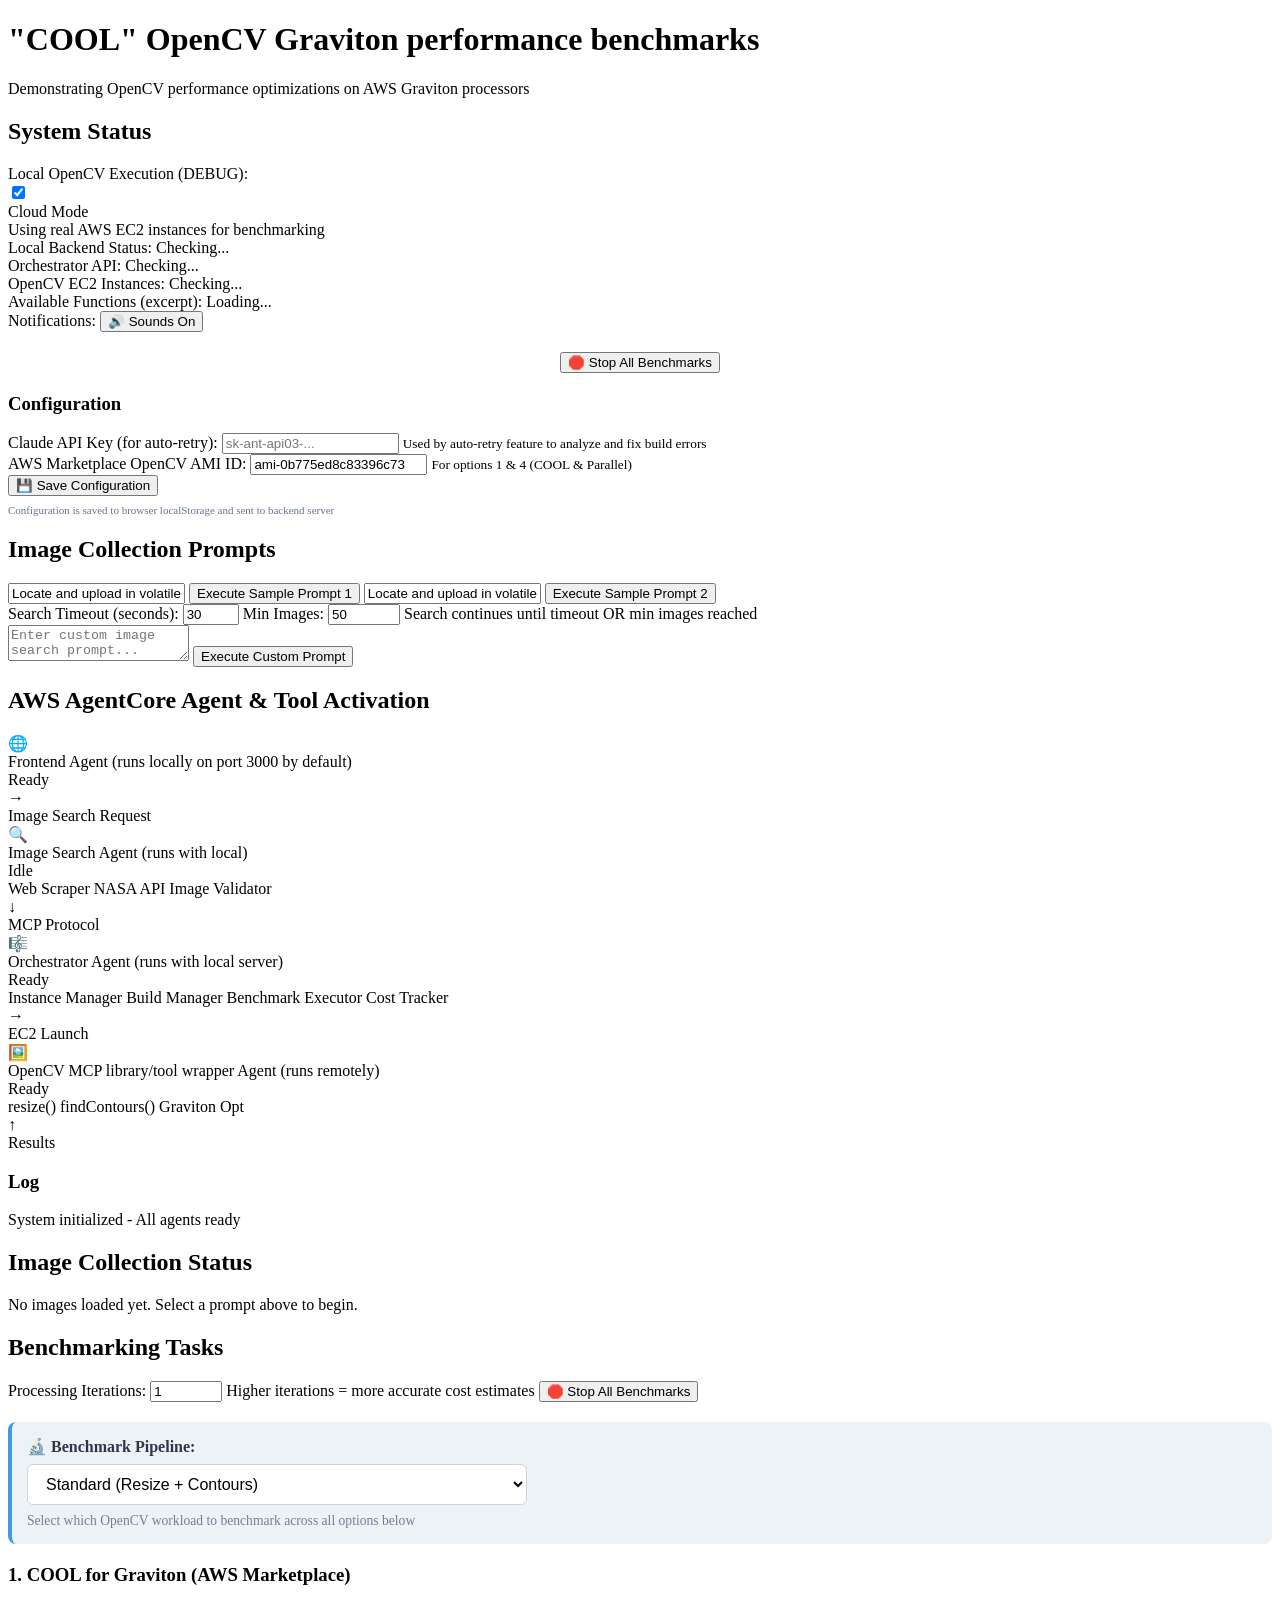
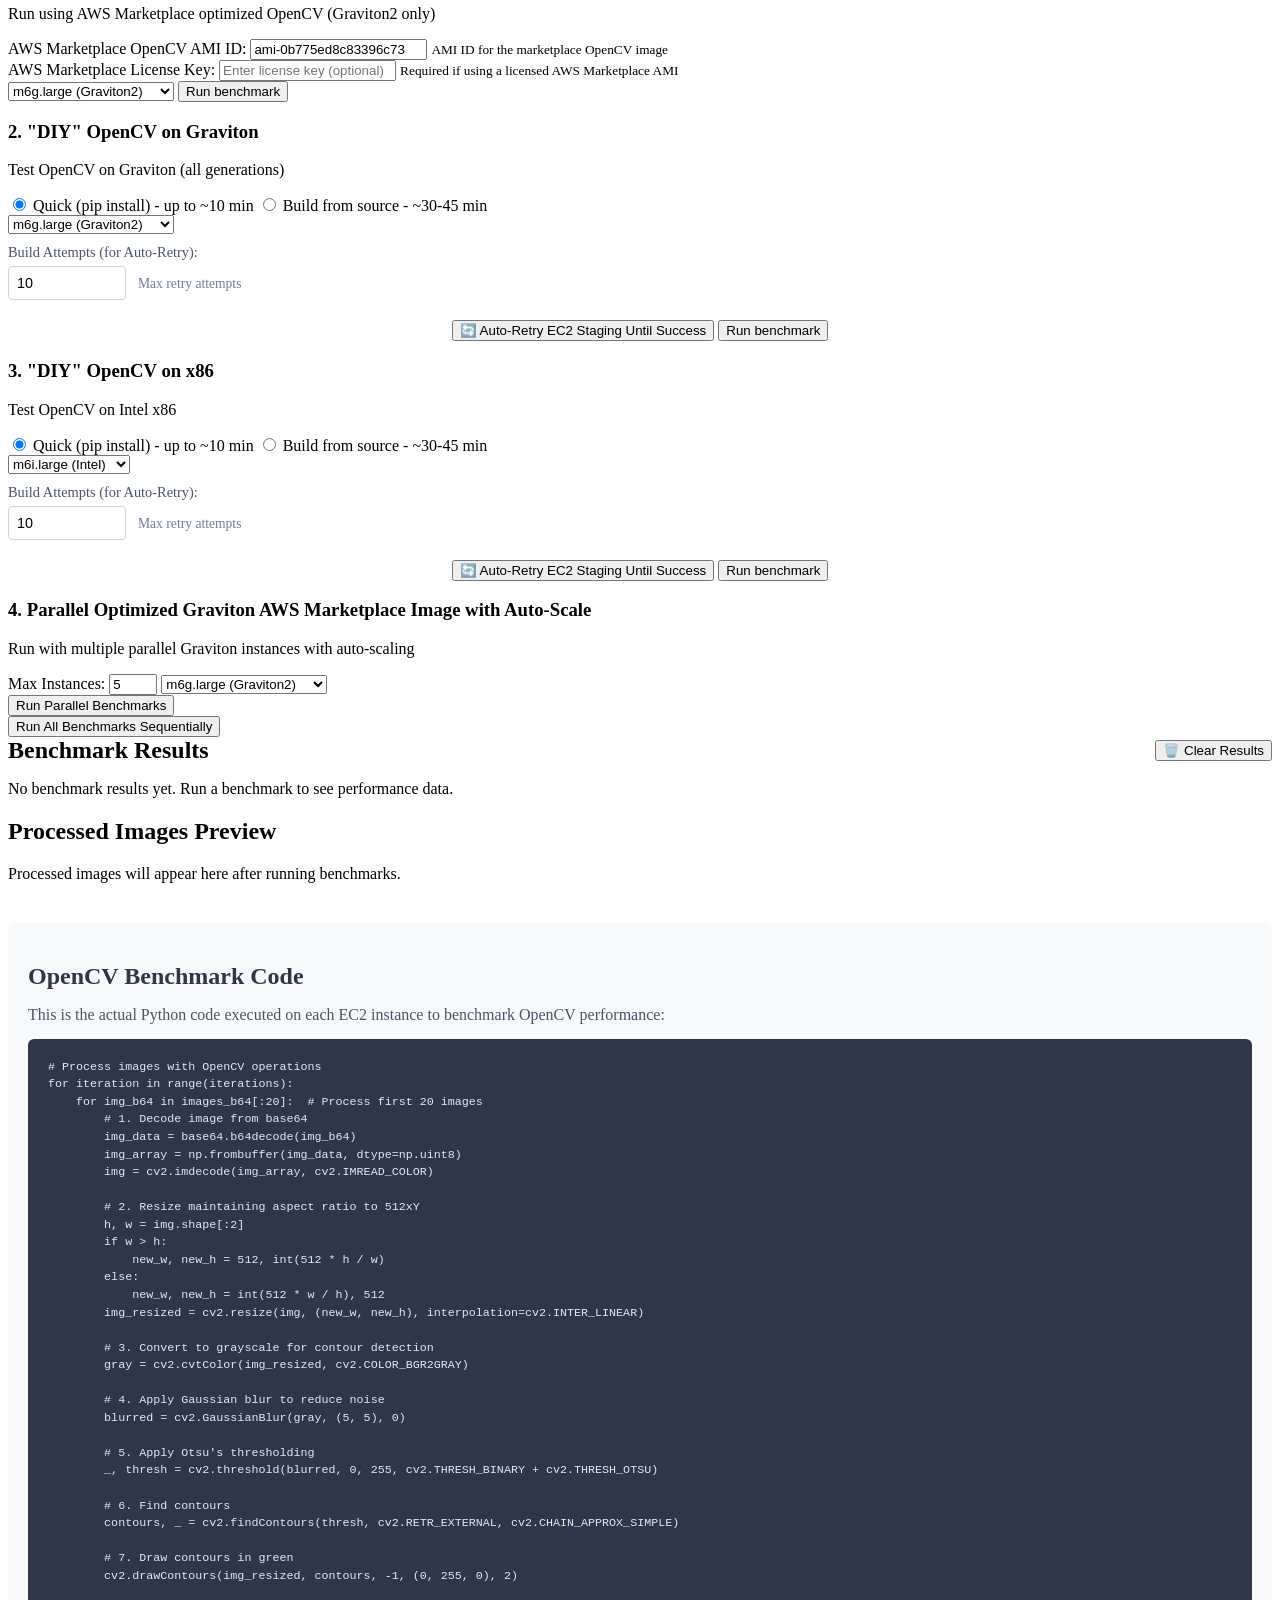
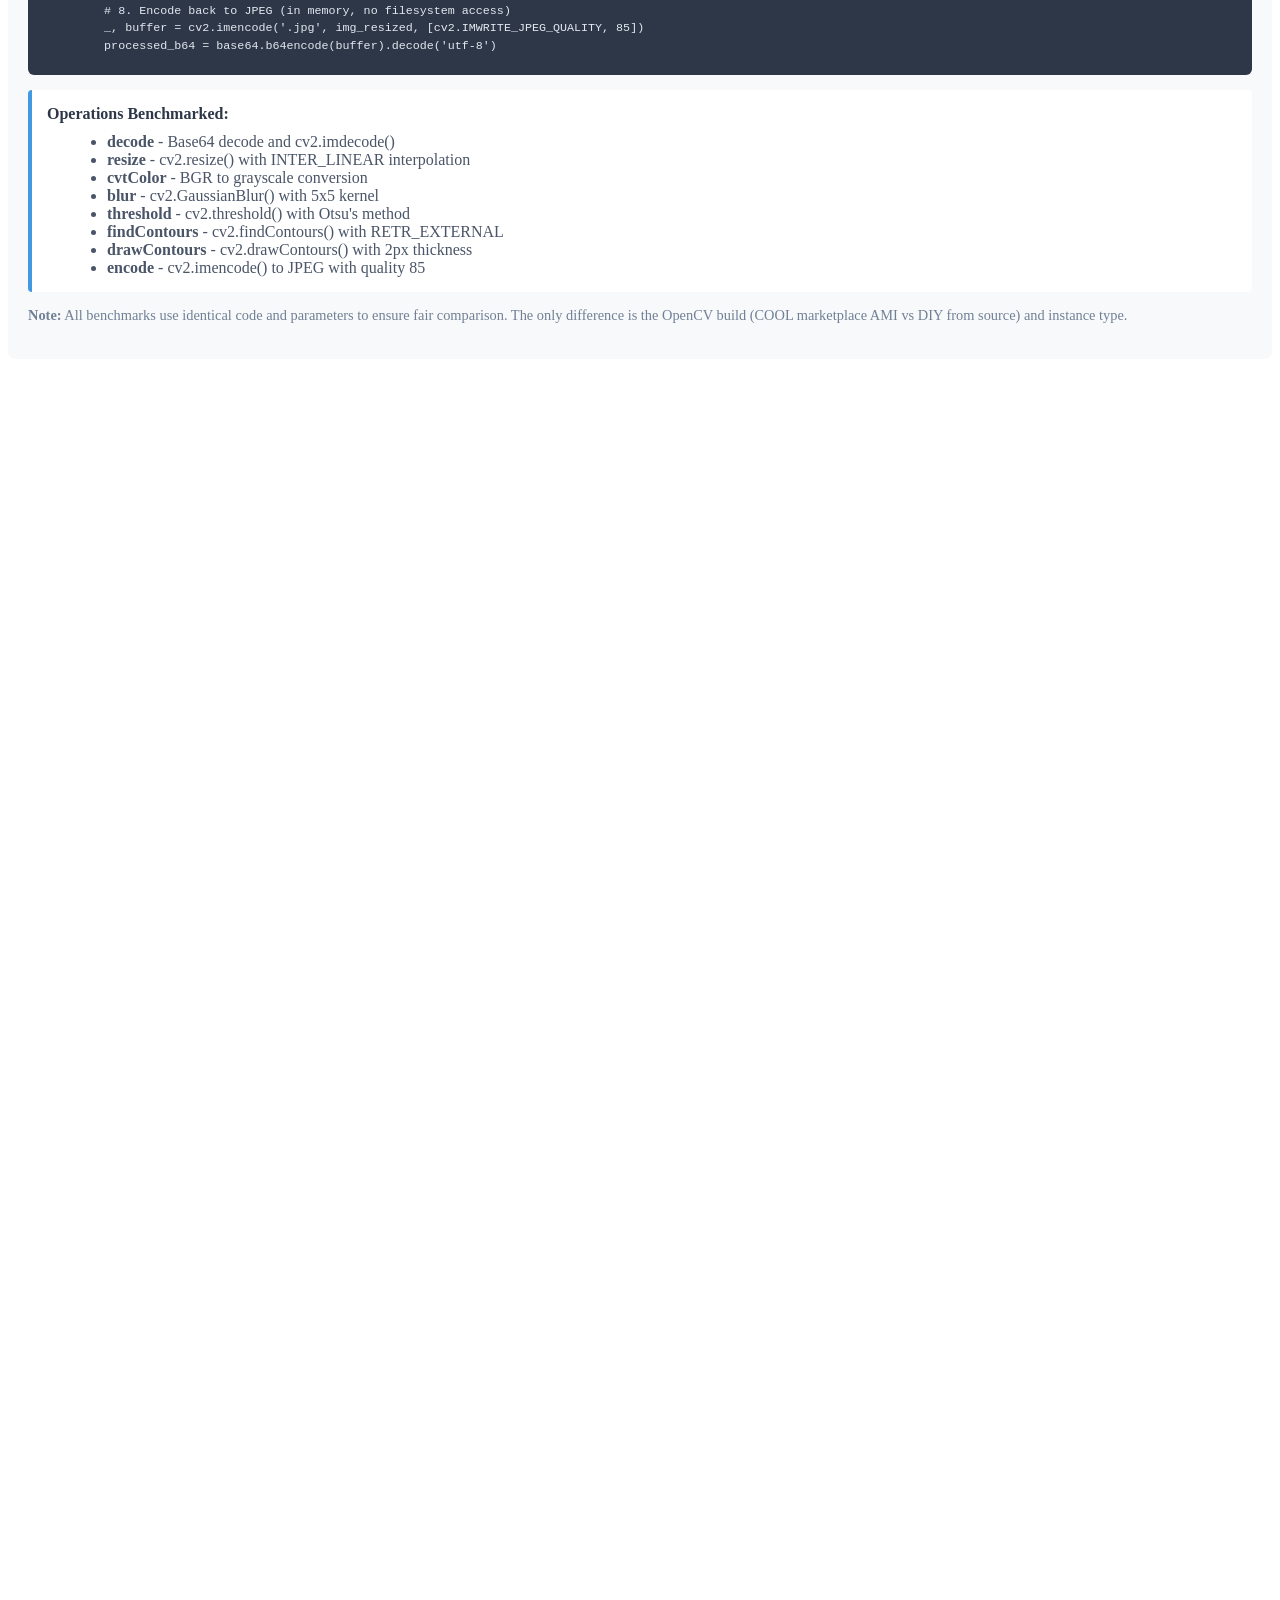
==== frontend/index.html @ 53d7f09e "COOL benchmarking tool" ====
<!DOCTYPE html>
<html lang="en">
<head>
    <meta charset="UTF-8">
    <meta name="viewport" content="width=device-width, initial-scale=1.0">
    <meta http-equiv="Cache-Control" content="no-cache, no-store, must-revalidate">
    <meta http-equiv="Pragma" content="no-cache">
    <meta http-equiv="Expires" content="0">
    <title>OpenCV Graviton Performance Benchmark</title>
    <script>
        // Cache busting - add timestamp to CSS and JS loads
        (function() {
            const timestamp = new Date().getTime();
            
            // Load CSS with cache busting
            const link = document.createElement('link');
            link.rel = 'stylesheet';
            link.href = `styles.css?v=${timestamp}`;
            document.head.appendChild(link);
            
            // Load JS with cache busting (will be added at end of body)
            window.cacheBustTimestamp = timestamp;
        })();
    </script>
</head>
<body>
    <div class="container">
        <header>
            <h1>"COOL" OpenCV Graviton performance benchmarks</h1>
            <p>Demonstrating OpenCV performance optimizations on AWS Graviton processors</p>
        </header>

        <section class="status-panel">
            <h2>System Status</h2>
            <div class="backend-switcher">
                <label class="switch-label">
                    <span class="switch-text">Local OpenCV Execution (DEBUG):</span>
                    <div class="toggle-switch">
                        <input type="checkbox" id="backend-toggle" checked>
                        <span class="toggle-slider"></span>
                    </div>
                    <span id="backend-mode-label" class="mode-label">Cloud Mode</span>
                </label>
                <div class="mode-description" id="mode-description">
                    Using real AWS EC2 instances for benchmarking
                </div>
            </div>
            <div class="status-grid">
                <div class="status-item">
                    <span class="status-label">Local Backend Status:</span>
                    <span id="backend-mode" class="status-value mode-indicator">Checking...</span>
                </div>
                <div class="status-item">
                    <span class="status-label">Orchestrator API:</span>
                    <span id="opencv-status" class="status-value">Checking...</span>
                </div>
                <div class="status-item">
                    <span class="status-label">OpenCV EC2 Instances:</span>
                    <span id="mcp-status" class="status-value">Checking...</span>
                </div>
                <div class="status-item">
                    <span class="status-label">Available Functions (excerpt):</span>
                    <span id="graviton-functions" class="status-value">Loading...</span>
                </div>
                <div class="status-item">
                    <span class="status-label">Notifications:</span>
                    <button id="toggle-sounds-btn" class="sound-toggle-btn">🔊 Sounds On</button>
                </div>
            </div>
            
            <div class="status-actions" style="text-align: center; margin: 20px 0;">
                <button id="stop-all-benchmarks-top" class="stop-button" title="Stop all running benchmarks and terminate EC2 instances">
                    🛑 Stop All Benchmarks
                </button>
            </div>
            
            <div class="config-section">
                <h3>Configuration</h3>
                <div class="config-grid">
                    <div class="config-item">
                        <label for="claude-api-key">Claude API Key (for auto-retry):</label>
                        <input type="text" id="claude-api-key" value="" placeholder="sk-ant-api03-..." />
                        <small>Used by auto-retry feature to analyze and fix build errors</small>
                    </div>
                    <div class="config-item">
                        <label for="marketplace-ami-id">AWS Marketplace OpenCV AMI ID:</label>
                        <input type="text" id="marketplace-ami-id" value="ami-0b775ed8c83396c73" placeholder="ami-xxxxxxxxx" />
                        <small>For options 1 & 4 (COOL & Parallel)</small>
                    </div>
                </div>
                <button id="save-config-btn" class="save-config-btn">💾 Save Configuration</button>
                <small style="display: block; margin-top: 8px; color: #64748b; font-size: 11px;">
                    Configuration is saved to browser localStorage and sent to backend server
                </small>
            </div>
        </section>

        <section class="prompts-panel">
            <h2>Image Collection Prompts</h2>
            <div class="prompt-buttons">
                <input type="text" class="prompt-input" id="prompt-1" value="Locate and upload in volatile memory 1000 public images of human cells in high resolution" />
                <button class="prompt-btn" data-prompt-input="prompt-1">
                    Execute Sample Prompt 1
                </button>
                <input type="text" class="prompt-input" id="prompt-2" value="Locate and upload in volatile memory 1000 high-resolution images from the NASA Mars Pathfinder mission" />
                <button class="prompt-btn" data-prompt-input="prompt-2">
                    Execute Sample Prompt 2
                </button>
            </div>
            <div class="search-config">
                <label>Search Timeout (seconds): 
                    <input type="number" id="search-timeout" value="30" min="5" max="300" title="How long to search for images across concurrent threads">
                </label>
                <label>Min Images: 
                    <input type="number" id="min-images" value="50" min="1" max="10000" title="Minimum number of images to find before stopping (even if timeout not reached)">
                </label>
                <span class="config-hint">Search continues until timeout OR min images reached</span>
            </div>
            <div class="custom-prompt">
                <textarea id="custom-prompt" placeholder="Enter custom image search prompt..."></textarea>
                <button id="custom-submit">Execute Custom Prompt</button>
            </div>
        </section>

        <section class="agent-communication">
            <h2>AWS AgentCore Agent & Tool Activation</h2>
            <div class="communication-diagram">
                <div class="agent-node" id="frontend-agent">
                    <div class="agent-icon">🌐</div>
                    <div class="agent-label">Frontend Agent (runs locally on port 3000 by default)</div>
                    <div class="agent-status">Ready</div>
                </div>
                
                <div class="communication-flow" id="flow-1">
                    <div class="flow-arrow">→</div>
                    <div class="flow-label">Image Search Request</div>
                </div>
                
                <div class="agent-node" id="search-agent">
                    <div class="agent-icon">🔍</div>
                    <div class="agent-label">Image Search Agent (runs with local)</div>
                    <div class="agent-status">Idle</div>
                    <div class="agent-tools">
                        <span class="tool" id="tool-web-scraper">Web Scraper</span>
                        <span class="tool" id="tool-nasa-api">NASA API</span>
                        <span class="tool" id="tool-image-validator">Image Validator</span>
                    </div>
                </div>
                
                <div class="communication-flow" id="flow-2">
                    <div class="flow-arrow">↓</div>
                    <div class="flow-label">MCP Protocol</div>
                </div>
                
                <div class="agent-node" id="orchestrator-agent">
                    <div class="agent-icon">🎼</div>
                    <div class="agent-label">Orchestrator Agent (runs with local server)</div>
                    <div class="agent-status">Ready</div>
                    <div class="agent-tools">
                        <span class="tool" id="tool-instance-manager">Instance Manager</span>
                        <span class="tool" id="tool-build-manager">Build Manager</span>
                        <span class="tool" id="tool-benchmark-executor">Benchmark Executor</span>
                        <span class="tool" id="tool-cost-tracker">Cost Tracker</span>
                    </div>
                </div>
                
                <div class="communication-flow" id="flow-3">
                    <div class="flow-arrow">→</div>
                    <div class="flow-label">EC2 Launch</div>
                </div>
                
                <div class="agent-node" id="opencv-agent">
                    <div class="agent-icon">🖼️</div>
                    <div class="agent-label">OpenCV MCP library/tool wrapper Agent (runs remotely)</div>
                    <div class="agent-status">Ready</div>
                    <div class="agent-tools">
                        <span class="tool" id="tool-resize">resize()</span>
                        <span class="tool" id="tool-findcontours">findContours()</span>
                        <span class="tool" id="tool-graviton-opt">Graviton Opt</span>
                    </div>
                </div>
                
                <div class="communication-flow" id="flow-4">
                    <div class="flow-arrow">↑</div>
                    <div class="flow-label">Results</div>
                </div>
            </div>
            
            <div class="communication-log">
                <h3>Log</h3>
                <div id="comm-log" class="log-container">
                    <div class="log-entry">System initialized - All agents ready</div>
                </div>
            </div>
        </section>

        <section class="image-status">
            <h2>Image Collection Status</h2>
            <div id="image-collection-status">
                <p>No images loaded yet. Select a prompt above to begin.</p>
            </div>
            <div class="progress-bar">
                <div id="progress-fill" class="progress-fill"></div>
            </div>
            
            <div class="live-image-preview" style="display: none;" id="live-preview-section">
                <h3>Live Image Preview</h3>
                <div id="current-image-display" class="current-image-display">
                    <div class="current-image-placeholder">Images will appear here as they're loaded...</div>
                </div>
                <div class="preview-stats">
                    <span id="preview-count">0</span> images loaded
                    <span class="preview-separator">•</span>
                    <span id="preview-rate">0</span> images/sec
                    <span class="preview-separator">•</span>
                    <span id="current-image-info">Ready</span>
                </div>
            </div>
        </section>

        <section class="benchmark-panel">
            <h2>Benchmarking Tasks</h2>
            <div class="global-config">
                <label>Processing Iterations: 
                    <input type="number" id="processing-iterations" value="1" min="1" max="10000" title="Number of times to repeat processing for more accurate cost calculation">
                </label>
                <span class="config-hint">Higher iterations = more accurate cost estimates</span>
                <button id="stop-all-benchmarks" class="stop-button" title="Stop all running benchmarks and terminate EC2 instances">
                    🛑 Stop All Benchmarks
                </button>
            </div>
            <div class="pipeline-selector" style="margin: 20px 0; padding: 15px; background: #edf2f7; border-radius: 8px; border-left: 4px solid #4299e1;">
                <label for="benchmark-pipeline" style="font-weight: 600; color: #2d3748; display: block; margin-bottom: 8px;">🔬 Benchmark Pipeline:</label>
                <select id="benchmark-pipeline" style="padding: 10px 14px; border-radius: 6px; border: 1px solid #cbd5e0; font-size: 1em; width: 100%; max-width: 500px; background: white; cursor: pointer;">
                    <option value="standard" selected>Standard (Resize + Contours)</option>
                    <option value="augmentation">Augmentation (Rotate + Resize 2x + Blur)</option>
                    <option value="analysis">Analysis (CLAHE + Hough Circles + Contours)</option>
                </select>
                <span class="config-hint" style="display: block; margin-top: 8px; color: #718096; font-size: 0.85em;" id="pipeline-description">
                    Select which OpenCV workload to benchmark across all options below
                </span>
            </div>
            <div class="benchmark-grid">
                <div class="benchmark-option">
                    <h3>1. COOL for Graviton (AWS Marketplace)</h3>
                    <p>Run using AWS Marketplace optimized OpenCV (Graviton2 only)</p>
                    <div class="license-input-group">
                        <label for="marketplace-ami-id-option1">AWS Marketplace OpenCV AMI ID:</label>
                        <input type="text" id="marketplace-ami-id-option1" value="ami-0b775ed8c83396c73" placeholder="ami-xxxxxxxxx" />
                        <small>AMI ID for the marketplace OpenCV image</small>
                    </div>
                    <div class="license-input-group">
                        <label for="marketplace-license-key">AWS Marketplace License Key:</label>
                        <input type="text" id="marketplace-license-key" placeholder="Enter license key (optional)" />
                        <small>Required if using a licensed AWS Marketplace AMI</small>
                    </div>
                    <select class="instance-type" data-test="optimized-graviton">
                        <option value="m6g.large">m6g.large (Graviton2)</option>
                        <option value="m6g.xlarge">m6g.xlarge (Graviton2)</option>
                        <option value="m6g.2xlarge">m6g.2xlarge (Graviton2)</option>
                        <option value="m6g.4xlarge">m6g.4xlarge (Graviton2)</option>
                        <option value="c6g.large">c6g.large (Graviton2)</option>
                        <option value="c6g.xlarge">c6g.xlarge (Graviton2)</option>
                    </select>
                    <button class="run-test" data-test="optimized-graviton">Run benchmark</button>
                    <div id="instance-summary-marketplace" class="instance-summary" style="display:none;">
                        <h4>Active Instances:</h4>
                        <div class="instance-list"></div>
                    </div>
                </div>

                <div class="benchmark-option">
                    <h3>2. "DIY" OpenCV on Graviton</h3>
                    <p>Test OpenCV on Graviton (all generations)</p>
                    <div class="build-mode-selector">
                        <label>
                            <input type="radio" name="graviton-build-mode" value="pip" checked>
                            Quick (pip install) - up to ~10 min
                        </label>
                        <label>
                            <input type="radio" name="graviton-build-mode" value="compile">
                            Build from source - ~30-45 min
                        </label>
                    </div>
                    <select class="instance-type" data-test="unoptimized-graviton">
                        <option value="m6g.large" selected>m6g.large (Graviton2)</option>
                        <option value="m6g.xlarge">m6g.xlarge (Graviton2)</option>
                        <option value="m6g.2xlarge">m6g.2xlarge (Graviton2)</option>
                        <option value="m6g.4xlarge">m6g.4xlarge (Graviton2)</option>
                        <option value="m6g.large">m6g.large (Graviton2)</option>
                        <option value="m6g.xlarge">m6g.xlarge (Graviton2)</option>
                        <option value="m6g.2xlarge">m6g.2xlarge (Graviton2)</option>
                        <option value="c6g.large">c6g.large (Graviton2)</option>
                        <option value="c6g.large">c6g.large (Graviton2)</option>
                    </select>
                    <div style="margin: 10px 0;">
                        <label style="display: block; margin-bottom: 5px; color: #4a5568; font-size: 0.9em;">
                            Build Attempts (for Auto-Retry):
                        </label>
                        <input type="number" class="build-attempts" data-test="unoptimized-graviton" 
                               value="10" min="1" max="50" 
                               style="width: 100px; padding: 8px; border: 1px solid #cbd5e0; border-radius: 4px; font-size: 0.9em;">
                        <span style="color: #718096; font-size: 0.85em; margin-left: 8px;">Max retry attempts</span>
                    </div>
                    <div style="text-align: center;">
                        <button class="auto-retry-build" data-test="unoptimized-graviton" id="auto-retry-graviton">🔄 Auto-Retry EC2 Staging Until Success</button>
                        <button class="run-test" data-test="unoptimized-graviton" style="margin-top: 10px;">Run benchmark</button>
                    </div>
                    <div id="instance-summary-graviton" class="instance-summary" style="display:none;">
                        <h4>Active Instances:</h4>
                        <div class="instance-list"></div>
                    </div>
                    <div id="build-history-graviton" class="build-history" style="display:none;">
                        <h4>Last Build Attempt:</h4>
                        <div class="build-history-content"></div>
                    </div>
                    <div class="build-status" id="build-status-unoptimized-graviton" style="display:none;">
                        <div class="build-progress">
                            <div class="build-step" data-step="launching">Launching instance...</div>
                            <div class="build-step" data-step="installing">Installing OpenCV...</div>
                            <div class="build-step" data-step="running">Running benchmark...</div>
                        </div>
                    </div>
                </div>

                <div class="benchmark-option">
                    <h3>3. "DIY" OpenCV on x86</h3>
                    <p>Test OpenCV on Intel x86</p>
                    <div class="build-mode-selector">
                        <label>
                            <input type="radio" name="x86-build-mode" value="pip" checked>
                            Quick (pip install) - up to ~10 min
                        </label>
                        <label>
                            <input type="radio" name="x86-build-mode" value="compile">
                            Build from source - ~30-45 min
                        </label>
                    </div>
                    <select class="instance-type" data-test="unoptimized-x86">
                        <option value="m6i.large" selected>m6i.large (Intel)</option>
                        <option value="m7i.large">m7i.large (Intel)</option>
                        <option value="m7i.xlarge">m7i.xlarge (Intel)</option>
                        <option value="c6i.large">c6i.large (Intel)</option>
                        <option value="c7i.large">c7i.large (Intel)</option>
                    </select>
                    <div style="margin: 10px 0;">
                        <label style="display: block; margin-bottom: 5px; color: #4a5568; font-size: 0.9em;">
                            Build Attempts (for Auto-Retry):
                        </label>
                        <input type="number" class="build-attempts" data-test="unoptimized-x86" 
                               value="10" min="1" max="50" 
                               style="width: 100px; padding: 8px; border: 1px solid #cbd5e0; border-radius: 4px; font-size: 0.9em;">
                        <span style="color: #718096; font-size: 0.85em; margin-left: 8px;">Max retry attempts</span>
                    </div>
                    <div style="text-align: center;">
                        <button class="auto-retry-build" data-test="unoptimized-x86" id="auto-retry-x86">🔄 Auto-Retry EC2 Staging Until Success</button>
                        <button class="run-test" data-test="unoptimized-x86" style="margin-top: 10px;">Run benchmark</button>
                    </div>
                    <div id="instance-summary-x86" class="instance-summary" style="display:none;">
                        <h4>Active Instances:</h4>
                        <div class="instance-list"></div>
                    </div>
                    <div id="build-history-x86" class="build-history" style="display:none;">
                        <h4>Last Build Attempt:</h4>
                        <div class="build-history-content"></div>
                    </div>
                    <div class="build-status" id="build-status-unoptimized-x86" style="display:none;">
                        <div class="build-progress">
                            <div class="build-step" data-step="launching">Launching instance...</div>
                            <div class="build-step" data-step="installing">Installing OpenCV...</div>
                            <div class="build-step" data-step="running">Running benchmark...</div>
                        </div>
                    </div>
                </div>

                <div class="benchmark-option">
                    <h3>4. Parallel Optimized Graviton AWS Marketplace Image with Auto-Scale</h3>
                    <p>Run with multiple parallel Graviton instances with auto-scaling</p>
                    <div class="parallel-config">
                        <label>Max Instances: <input type="number" id="max-instances" value="5" min="1" max="20"></label>
                        <select class="instance-type" data-test="parallel-graviton">
                            <option value="m6g.large">m6g.large (Graviton2)</option>
                            <option value="m6g.xlarge">m6g.xlarge (Graviton2)</option>
                            <option value="m6g.2xlarge">m6g.2xlarge (Graviton2)</option>
                            <option value="c6g.large">c6g.large (Graviton2)</option>
                            <option value="c6g.xlarge">c6g.xlarge (Graviton2)</option>
                        </select>
                    </div>
                    <button class="run-test" data-test="parallel-graviton">Run Parallel Benchmarks</button>
                </div>
            </div>

            <div class="run-all-section">
                <button id="run-all-tests" class="run-all-btn">Run All Benchmarks Sequentially</button>
            </div>
        </section>

        <section class="results-panel">
            <div style="display: flex; justify-content: space-between; align-items: center; margin-bottom: 15px;">
                <h2 style="margin: 0;">Benchmark Results</h2>
                <button id="clear-results-btn" class="clear-results-btn" title="Clear all benchmark results and processed images">
                    🗑️ Clear Results
                </button>
            </div>
            <div id="results-container">
                <p>No benchmark results yet. Run a benchmark to see performance data.</p>
            </div>
        </section>

        <section class="image-preview">
            <h2>Processed Images Preview</h2>
            <div id="image-gallery">
                <p>Processed images will appear here after running benchmarks.</p>
            </div>
        </section>

        <section class="benchmark-code-section" style="margin-top: 40px; padding: 20px; background: #f8f9fa; border-radius: 8px;">
            <h2 style="margin-bottom: 15px; color: #2d3748;">OpenCV Benchmark Code</h2>
            <p style="color: #4a5568; margin-bottom: 15px;">This is the actual Python code executed on each EC2 instance to benchmark OpenCV performance:</p>
            <pre style="background: #2d3748; color: #e2e8f0; padding: 20px; border-radius: 6px; overflow-x: auto; font-size: 0.9em; line-height: 1.5;"><code># Process images with OpenCV operations
for iteration in range(iterations):
    for img_b64 in images_b64[:20]:  # Process first 20 images
        # 1. Decode image from base64
        img_data = base64.b64decode(img_b64)
        img_array = np.frombuffer(img_data, dtype=np.uint8)
        img = cv2.imdecode(img_array, cv2.IMREAD_COLOR)
        
        # 2. Resize maintaining aspect ratio to 512xY
        h, w = img.shape[:2]
        if w > h:
            new_w, new_h = 512, int(512 * h / w)
        else:
            new_w, new_h = int(512 * w / h), 512
        img_resized = cv2.resize(img, (new_w, new_h), interpolation=cv2.INTER_LINEAR)
        
        # 3. Convert to grayscale for contour detection
        gray = cv2.cvtColor(img_resized, cv2.COLOR_BGR2GRAY)
        
        # 4. Apply Gaussian blur to reduce noise
        blurred = cv2.GaussianBlur(gray, (5, 5), 0)
        
        # 5. Apply Otsu's thresholding
        _, thresh = cv2.threshold(blurred, 0, 255, cv2.THRESH_BINARY + cv2.THRESH_OTSU)
        
        # 6. Find contours
        contours, _ = cv2.findContours(thresh, cv2.RETR_EXTERNAL, cv2.CHAIN_APPROX_SIMPLE)
        
        # 7. Draw contours in green
        cv2.drawContours(img_resized, contours, -1, (0, 255, 0), 2)
        
        # 8. Encode back to JPEG (in memory, no filesystem access)
        _, buffer = cv2.imencode('.jpg', img_resized, [cv2.IMWRITE_JPEG_QUALITY, 85])
        processed_b64 = base64.b64encode(buffer).decode('utf-8')</code></pre>
            <div style="margin-top: 15px; padding: 15px; background: white; border-left: 4px solid #4299e1; border-radius: 4px;">
                <p style="margin: 0; color: #2d3748; font-weight: 600;">Operations Benchmarked:</p>
                <ul style="margin: 10px 0 0 20px; color: #4a5568;">
                    <li><strong>decode</strong> - Base64 decode and cv2.imdecode()</li>
                    <li><strong>resize</strong> - cv2.resize() with INTER_LINEAR interpolation</li>
                    <li><strong>cvtColor</strong> - BGR to grayscale conversion</li>
                    <li><strong>blur</strong> - cv2.GaussianBlur() with 5x5 kernel</li>
                    <li><strong>threshold</strong> - cv2.threshold() with Otsu's method</li>
                    <li><strong>findContours</strong> - cv2.findContours() with RETR_EXTERNAL</li>
                    <li><strong>drawContours</strong> - cv2.drawContours() with 2px thickness</li>
                    <li><strong>encode</strong> - cv2.imencode() to JPEG with quality 85</li>
                </ul>
            </div>
            <p style="margin-top: 15px; color: #718096; font-size: 0.9em;">
                <strong>Note:</strong> All benchmarks use identical code and parameters to ensure fair comparison. 
                The only difference is the OpenCV build (COOL marketplace AMI vs DIY from source) and instance type.
            </p>
        </section>
    </div>

    <script>
        // Cache busting - load app.js with timestamp
        const script = document.createElement('script');
        script.src = `app.js?v=${window.cacheBustTimestamp || new Date().getTime()}`;
        document.body.appendChild(script);
    </script>
</body>
</html>
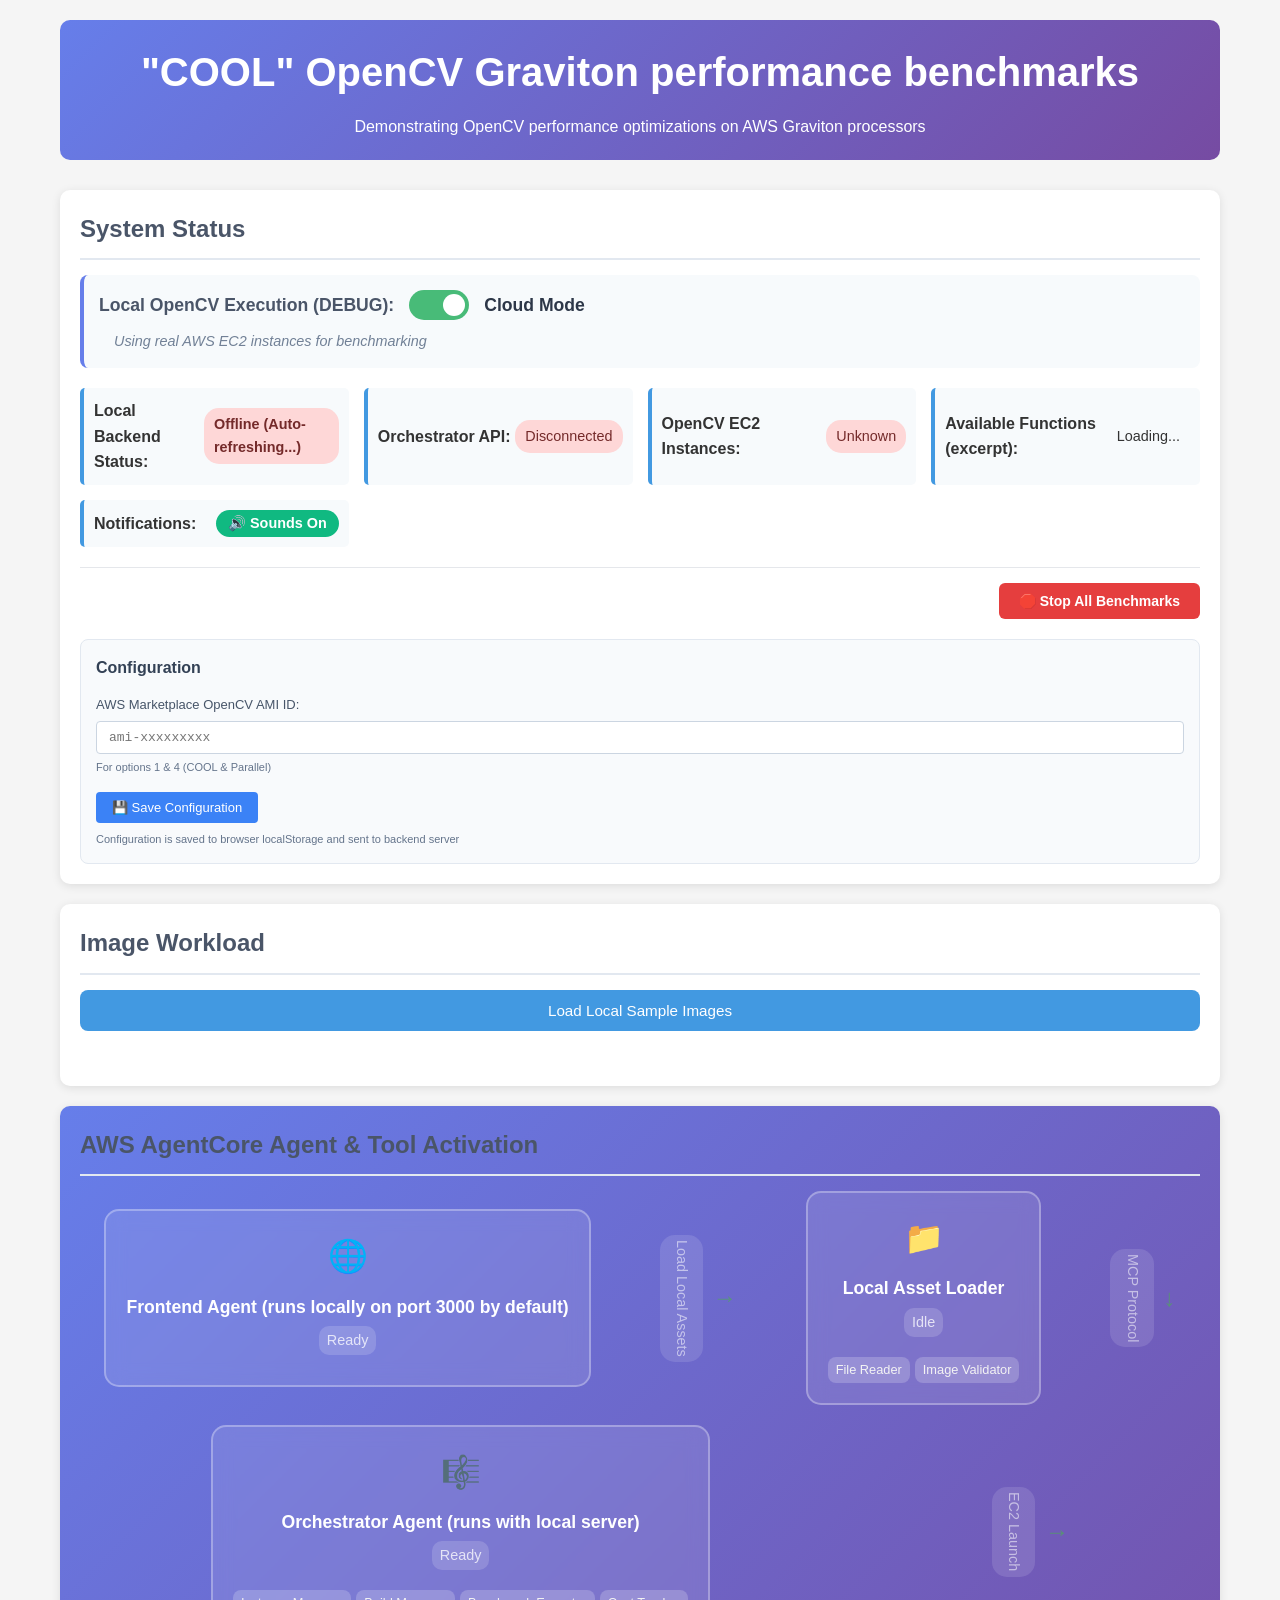
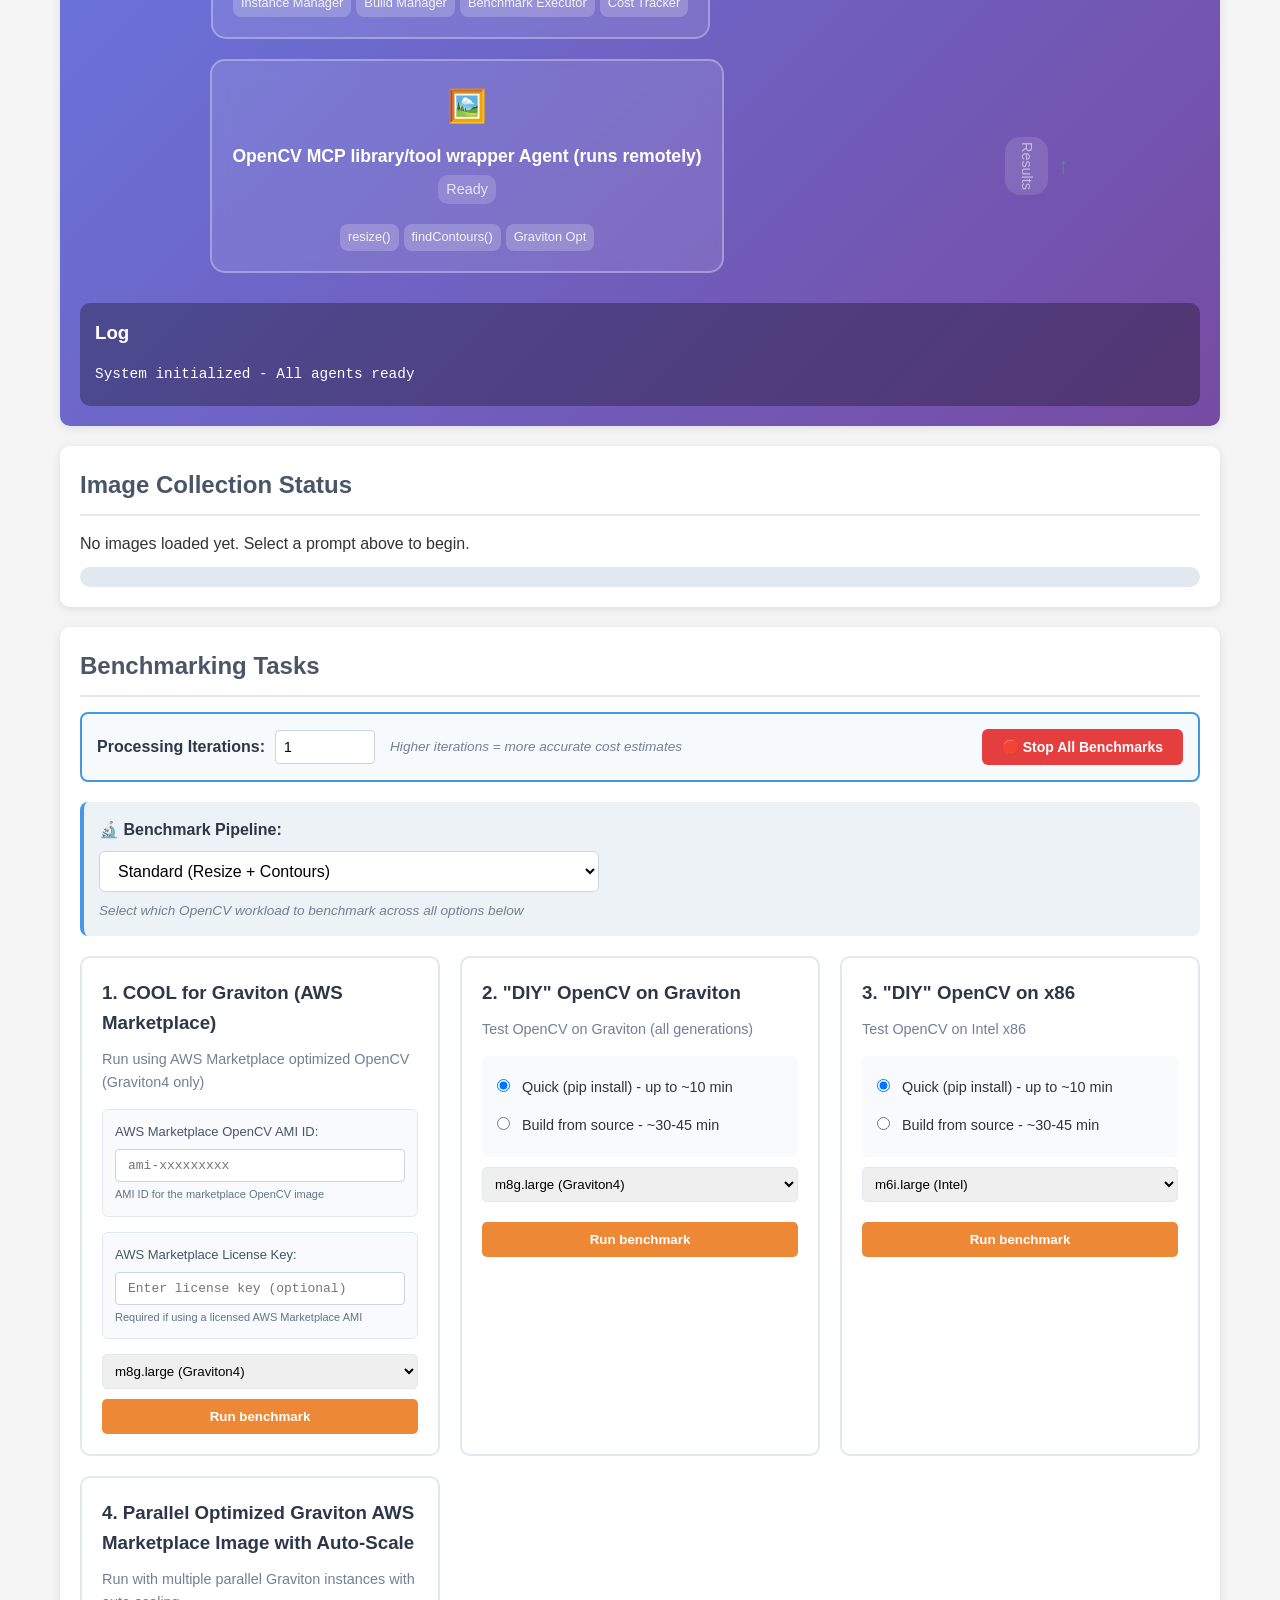
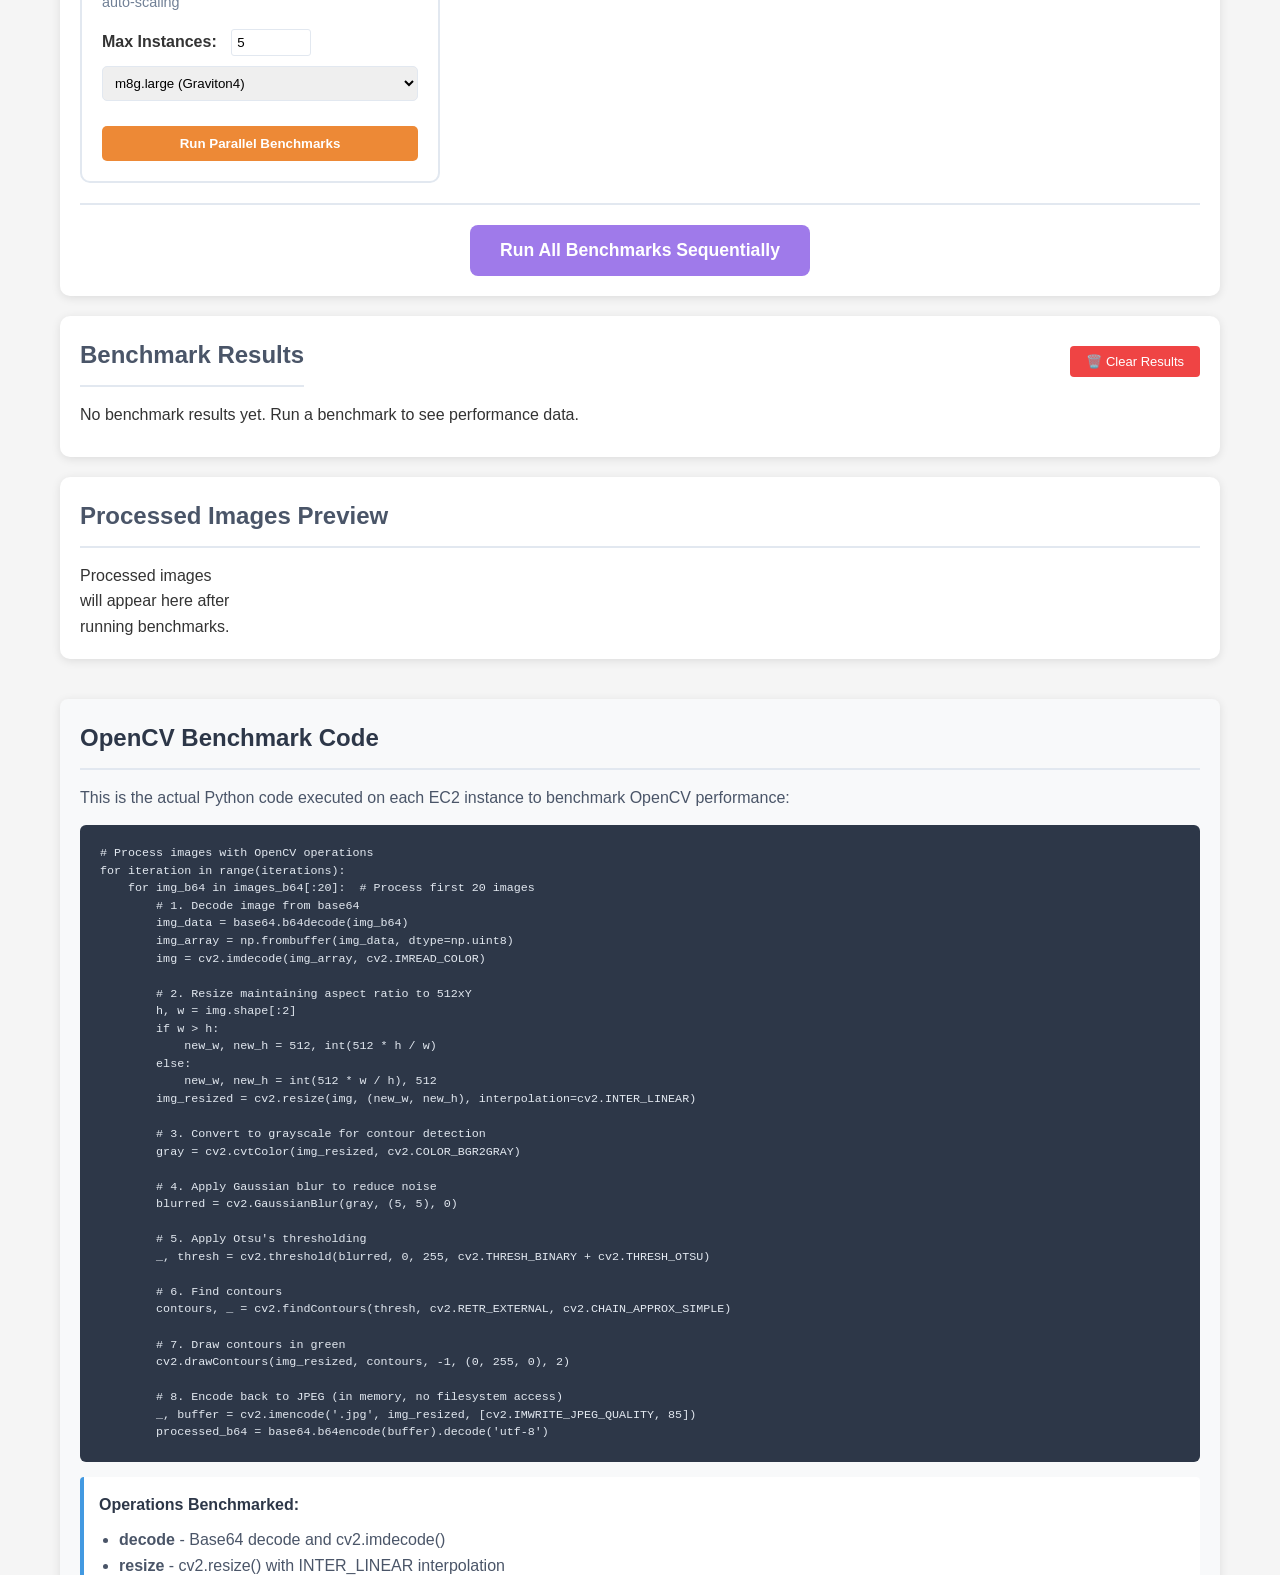
==== commit 92e2d1bd: "Replace image search agent with local asset pool" ====
--- a/frontend/index.html
+++ b/frontend/index.html
@@ -78,13 +78,8 @@
                 <h3>Configuration</h3>
                 <div class="config-grid">
                     <div class="config-item">
-                        <label for="claude-api-key">Claude API Key (for auto-retry):</label>
-                        <input type="text" id="claude-api-key" value="" placeholder="sk-ant-api03-..." />
-                        <small>Used by auto-retry feature to analyze and fix build errors</small>
-                    </div>
-                    <div class="config-item">
                         <label for="marketplace-ami-id">AWS Marketplace OpenCV AMI ID:</label>
-                        <input type="text" id="marketplace-ami-id" value="ami-0b775ed8c83396c73" placeholder="ami-xxxxxxxxx" />
+                        <input type="text" id="marketplace-ami-id" value="" placeholder="ami-xxxxxxxxx" />
                         <small>For options 1 & 4 (COOL & Parallel)</small>
                     </div>
                 </div>
@@ -96,29 +91,9 @@
         </section>
 
         <section class="prompts-panel">
-            <h2>Image Collection Prompts</h2>
+            <h2>Image Workload</h2>
             <div class="prompt-buttons">
-                <input type="text" class="prompt-input" id="prompt-1" value="Locate and upload in volatile memory 1000 public images of human cells in high resolution" />
-                <button class="prompt-btn" data-prompt-input="prompt-1">
-                    Execute Sample Prompt 1
-                </button>
-                <input type="text" class="prompt-input" id="prompt-2" value="Locate and upload in volatile memory 1000 high-resolution images from the NASA Mars Pathfinder mission" />
-                <button class="prompt-btn" data-prompt-input="prompt-2">
-                    Execute Sample Prompt 2
-                </button>
-            </div>
-            <div class="search-config">
-                <label>Search Timeout (seconds): 
-                    <input type="number" id="search-timeout" value="30" min="5" max="300" title="How long to search for images across concurrent threads">
-                </label>
-                <label>Min Images: 
-                    <input type="number" id="min-images" value="50" min="1" max="10000" title="Minimum number of images to find before stopping (even if timeout not reached)">
-                </label>
-                <span class="config-hint">Search continues until timeout OR min images reached</span>
-            </div>
-            <div class="custom-prompt">
-                <textarea id="custom-prompt" placeholder="Enter custom image search prompt..."></textarea>
-                <button id="custom-submit">Execute Custom Prompt</button>
+                <button id="local-images-btn" class="prompt-btn">Load Local Sample Images</button>
             </div>
         </section>
 
@@ -133,16 +108,15 @@
                 
                 <div class="communication-flow" id="flow-1">
                     <div class="flow-arrow">→</div>
-                    <div class="flow-label">Image Search Request</div>
-                </div>
-                
+                    <div class="flow-label">Load Local Assets</div>
+                </div>
+
                 <div class="agent-node" id="search-agent">
-                    <div class="agent-icon">🔍</div>
-                    <div class="agent-label">Image Search Agent (runs with local)</div>
+                    <div class="agent-icon">📁</div>
+                    <div class="agent-label">Local Asset Loader</div>
                     <div class="agent-status">Idle</div>
                     <div class="agent-tools">
-                        <span class="tool" id="tool-web-scraper">Web Scraper</span>
-                        <span class="tool" id="tool-nasa-api">NASA API</span>
+                        <span class="tool" id="tool-file-reader">File Reader</span>
                         <span class="tool" id="tool-image-validator">Image Validator</span>
                     </div>
                 </div>
@@ -243,10 +217,10 @@
             <div class="benchmark-grid">
                 <div class="benchmark-option">
                     <h3>1. COOL for Graviton (AWS Marketplace)</h3>
-                    <p>Run using AWS Marketplace optimized OpenCV (Graviton2 only)</p>
+                    <p>Run using AWS Marketplace optimized OpenCV (Graviton4 only)</p>
                     <div class="license-input-group">
                         <label for="marketplace-ami-id-option1">AWS Marketplace OpenCV AMI ID:</label>
-                        <input type="text" id="marketplace-ami-id-option1" value="ami-0b775ed8c83396c73" placeholder="ami-xxxxxxxxx" />
+                        <input type="text" id="marketplace-ami-id-option1" value="" placeholder="ami-xxxxxxxxx" />
                         <small>AMI ID for the marketplace OpenCV image</small>
                     </div>
                     <div class="license-input-group">
@@ -255,12 +229,12 @@
                         <small>Required if using a licensed AWS Marketplace AMI</small>
                     </div>
                     <select class="instance-type" data-test="optimized-graviton">
-                        <option value="m6g.large">m6g.large (Graviton2)</option>
-                        <option value="m6g.xlarge">m6g.xlarge (Graviton2)</option>
-                        <option value="m6g.2xlarge">m6g.2xlarge (Graviton2)</option>
-                        <option value="m6g.4xlarge">m6g.4xlarge (Graviton2)</option>
-                        <option value="c6g.large">c6g.large (Graviton2)</option>
-                        <option value="c6g.xlarge">c6g.xlarge (Graviton2)</option>
+                        <option value="m8g.large">m8g.large (Graviton4)</option>
+                        <option value="m8g.xlarge">m8g.xlarge (Graviton4)</option>
+                        <option value="m8g.2xlarge">m8g.2xlarge (Graviton4)</option>
+                        <option value="m8g.4xlarge">m8g.4xlarge (Graviton4)</option>
+                        <option value="c8g.large">c8g.large (Graviton4)</option>
+                        <option value="c8g.xlarge">c8g.xlarge (Graviton4)</option>
                     </select>
                     <button class="run-test" data-test="optimized-graviton">Run benchmark</button>
                     <div id="instance-summary-marketplace" class="instance-summary" style="display:none;">
@@ -283,27 +257,17 @@
                         </label>
                     </div>
                     <select class="instance-type" data-test="unoptimized-graviton">
-                        <option value="m6g.large" selected>m6g.large (Graviton2)</option>
-                        <option value="m6g.xlarge">m6g.xlarge (Graviton2)</option>
-                        <option value="m6g.2xlarge">m6g.2xlarge (Graviton2)</option>
-                        <option value="m6g.4xlarge">m6g.4xlarge (Graviton2)</option>
-                        <option value="m6g.large">m6g.large (Graviton2)</option>
-                        <option value="m6g.xlarge">m6g.xlarge (Graviton2)</option>
-                        <option value="m6g.2xlarge">m6g.2xlarge (Graviton2)</option>
-                        <option value="c6g.large">c6g.large (Graviton2)</option>
-                        <option value="c6g.large">c6g.large (Graviton2)</option>
+                        <option value="m8g.large" selected>m8g.large (Graviton4)</option>
+                        <option value="m8g.xlarge">m8g.xlarge (Graviton4)</option>
+                        <option value="m8g.2xlarge">m8g.2xlarge (Graviton4)</option>
+                        <option value="m8g.4xlarge">m8g.4xlarge (Graviton4)</option>
+                        <option value="m8g.large">m8g.large (Graviton4)</option>
+                        <option value="m8g.xlarge">m8g.xlarge (Graviton4)</option>
+                        <option value="m8g.2xlarge">m8g.2xlarge (Graviton4)</option>
+                        <option value="c8g.large">c8g.large (Graviton4)</option>
+                        <option value="c8g.large">c8g.large (Graviton4)</option>
                     </select>
-                    <div style="margin: 10px 0;">
-                        <label style="display: block; margin-bottom: 5px; color: #4a5568; font-size: 0.9em;">
-                            Build Attempts (for Auto-Retry):
-                        </label>
-                        <input type="number" class="build-attempts" data-test="unoptimized-graviton" 
-                               value="10" min="1" max="50" 
-                               style="width: 100px; padding: 8px; border: 1px solid #cbd5e0; border-radius: 4px; font-size: 0.9em;">
-                        <span style="color: #718096; font-size: 0.85em; margin-left: 8px;">Max retry attempts</span>
-                    </div>
                     <div style="text-align: center;">
-                        <button class="auto-retry-build" data-test="unoptimized-graviton" id="auto-retry-graviton">🔄 Auto-Retry EC2 Staging Until Success</button>
                         <button class="run-test" data-test="unoptimized-graviton" style="margin-top: 10px;">Run benchmark</button>
                     </div>
                     <div id="instance-summary-graviton" class="instance-summary" style="display:none;">
@@ -343,17 +307,7 @@
                         <option value="c6i.large">c6i.large (Intel)</option>
                         <option value="c7i.large">c7i.large (Intel)</option>
                     </select>
-                    <div style="margin: 10px 0;">
-                        <label style="display: block; margin-bottom: 5px; color: #4a5568; font-size: 0.9em;">
-                            Build Attempts (for Auto-Retry):
-                        </label>
-                        <input type="number" class="build-attempts" data-test="unoptimized-x86" 
-                               value="10" min="1" max="50" 
-                               style="width: 100px; padding: 8px; border: 1px solid #cbd5e0; border-radius: 4px; font-size: 0.9em;">
-                        <span style="color: #718096; font-size: 0.85em; margin-left: 8px;">Max retry attempts</span>
-                    </div>
                     <div style="text-align: center;">
-                        <button class="auto-retry-build" data-test="unoptimized-x86" id="auto-retry-x86">🔄 Auto-Retry EC2 Staging Until Success</button>
                         <button class="run-test" data-test="unoptimized-x86" style="margin-top: 10px;">Run benchmark</button>
                     </div>
                     <div id="instance-summary-x86" class="instance-summary" style="display:none;">
@@ -379,11 +333,11 @@
                     <div class="parallel-config">
                         <label>Max Instances: <input type="number" id="max-instances" value="5" min="1" max="20"></label>
                         <select class="instance-type" data-test="parallel-graviton">
-                            <option value="m6g.large">m6g.large (Graviton2)</option>
-                            <option value="m6g.xlarge">m6g.xlarge (Graviton2)</option>
-                            <option value="m6g.2xlarge">m6g.2xlarge (Graviton2)</option>
-                            <option value="c6g.large">c6g.large (Graviton2)</option>
-                            <option value="c6g.xlarge">c6g.xlarge (Graviton2)</option>
+                            <option value="m8g.large">m8g.large (Graviton4)</option>
+                            <option value="m8g.xlarge">m8g.xlarge (Graviton4)</option>
+                            <option value="m8g.2xlarge">m8g.2xlarge (Graviton4)</option>
+                            <option value="c8g.large">c8g.large (Graviton4)</option>
+                            <option value="c8g.xlarge">c8g.xlarge (Graviton4)</option>
                         </select>
                     </div>
                     <button class="run-test" data-test="parallel-graviton">Run Parallel Benchmarks</button>
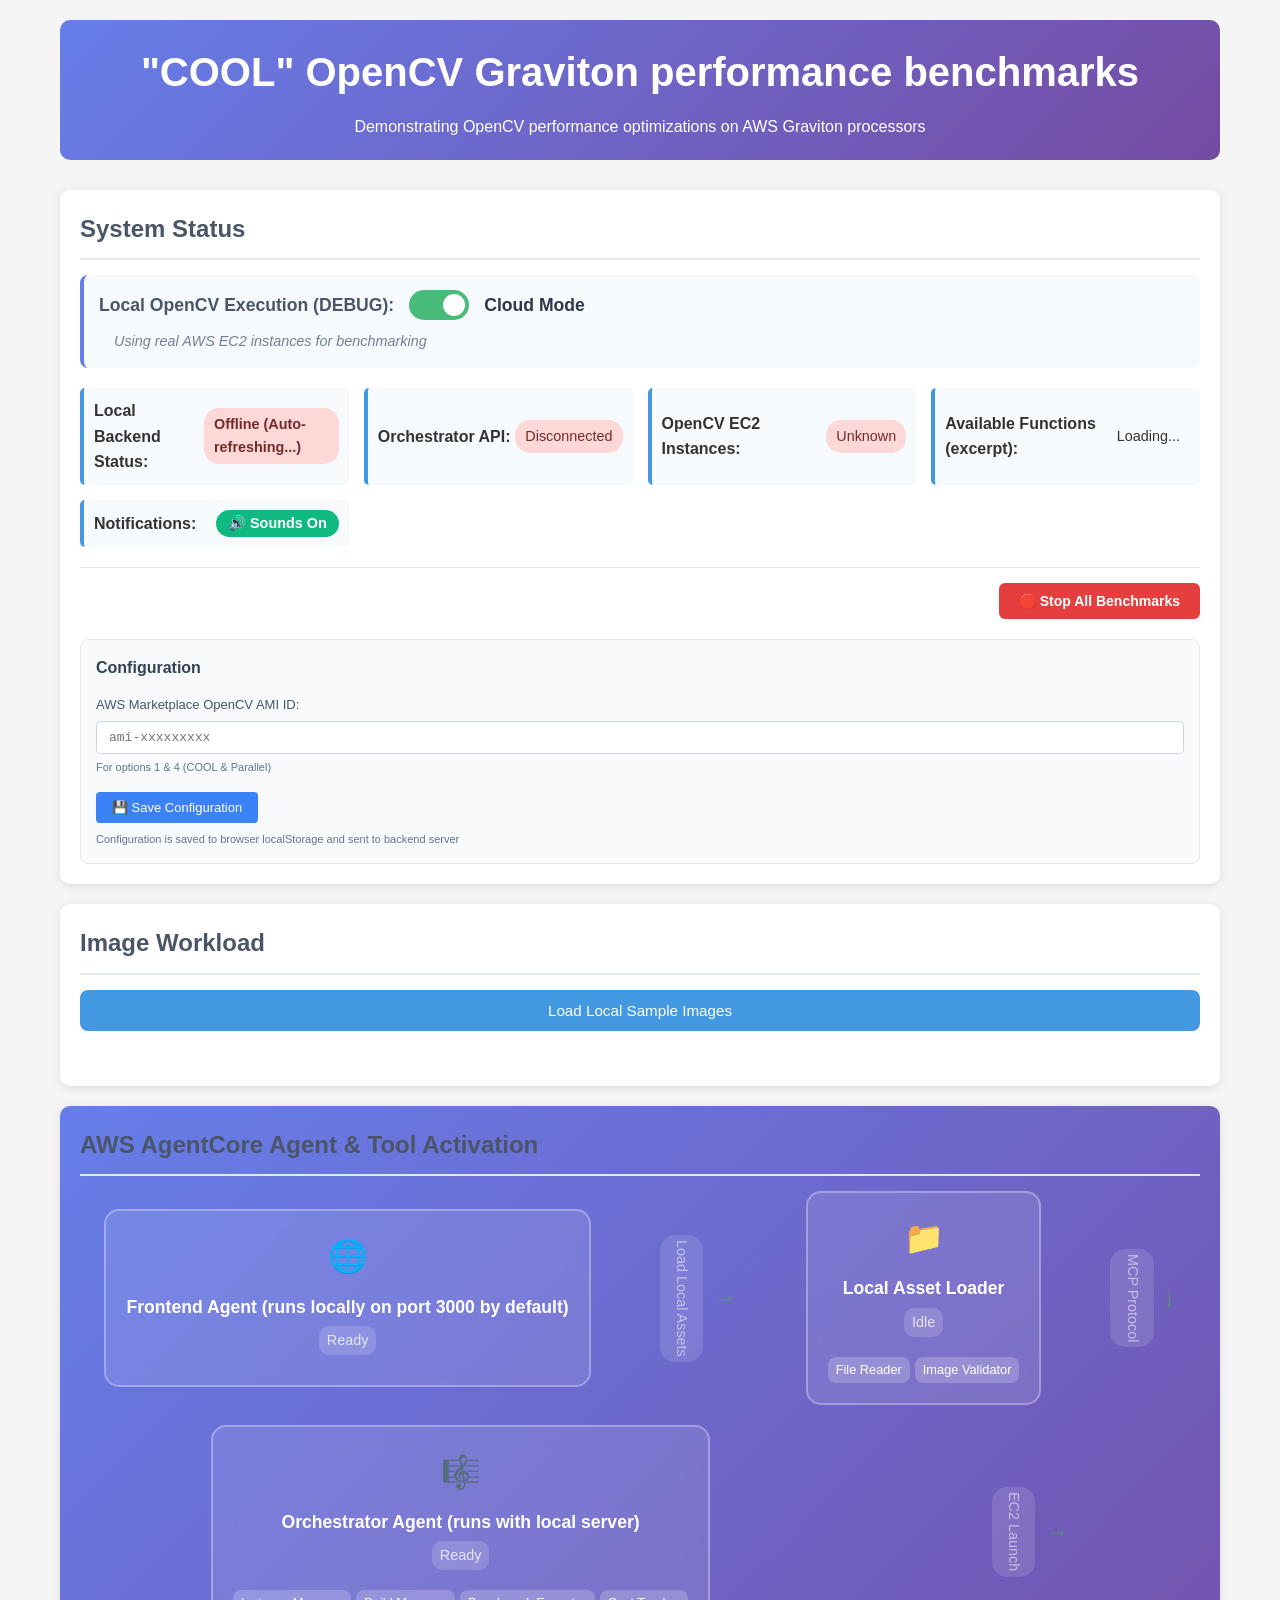
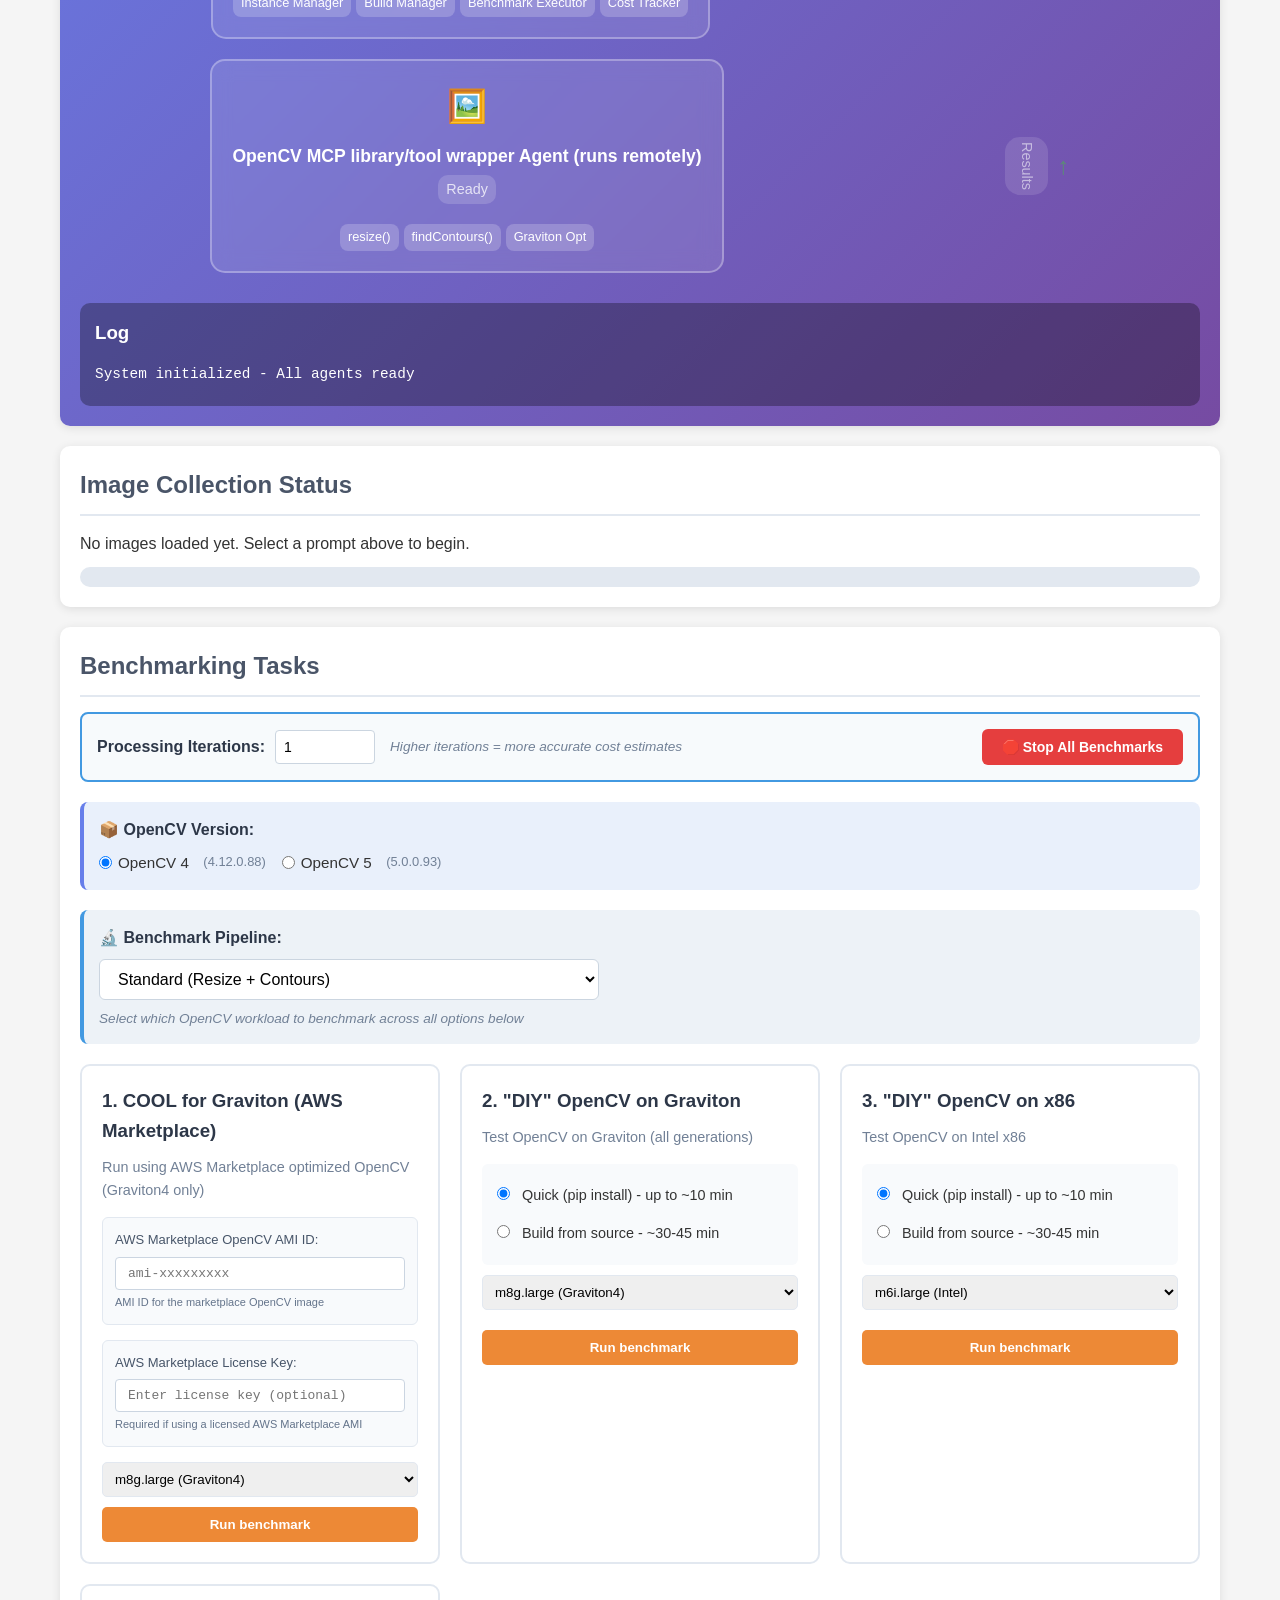
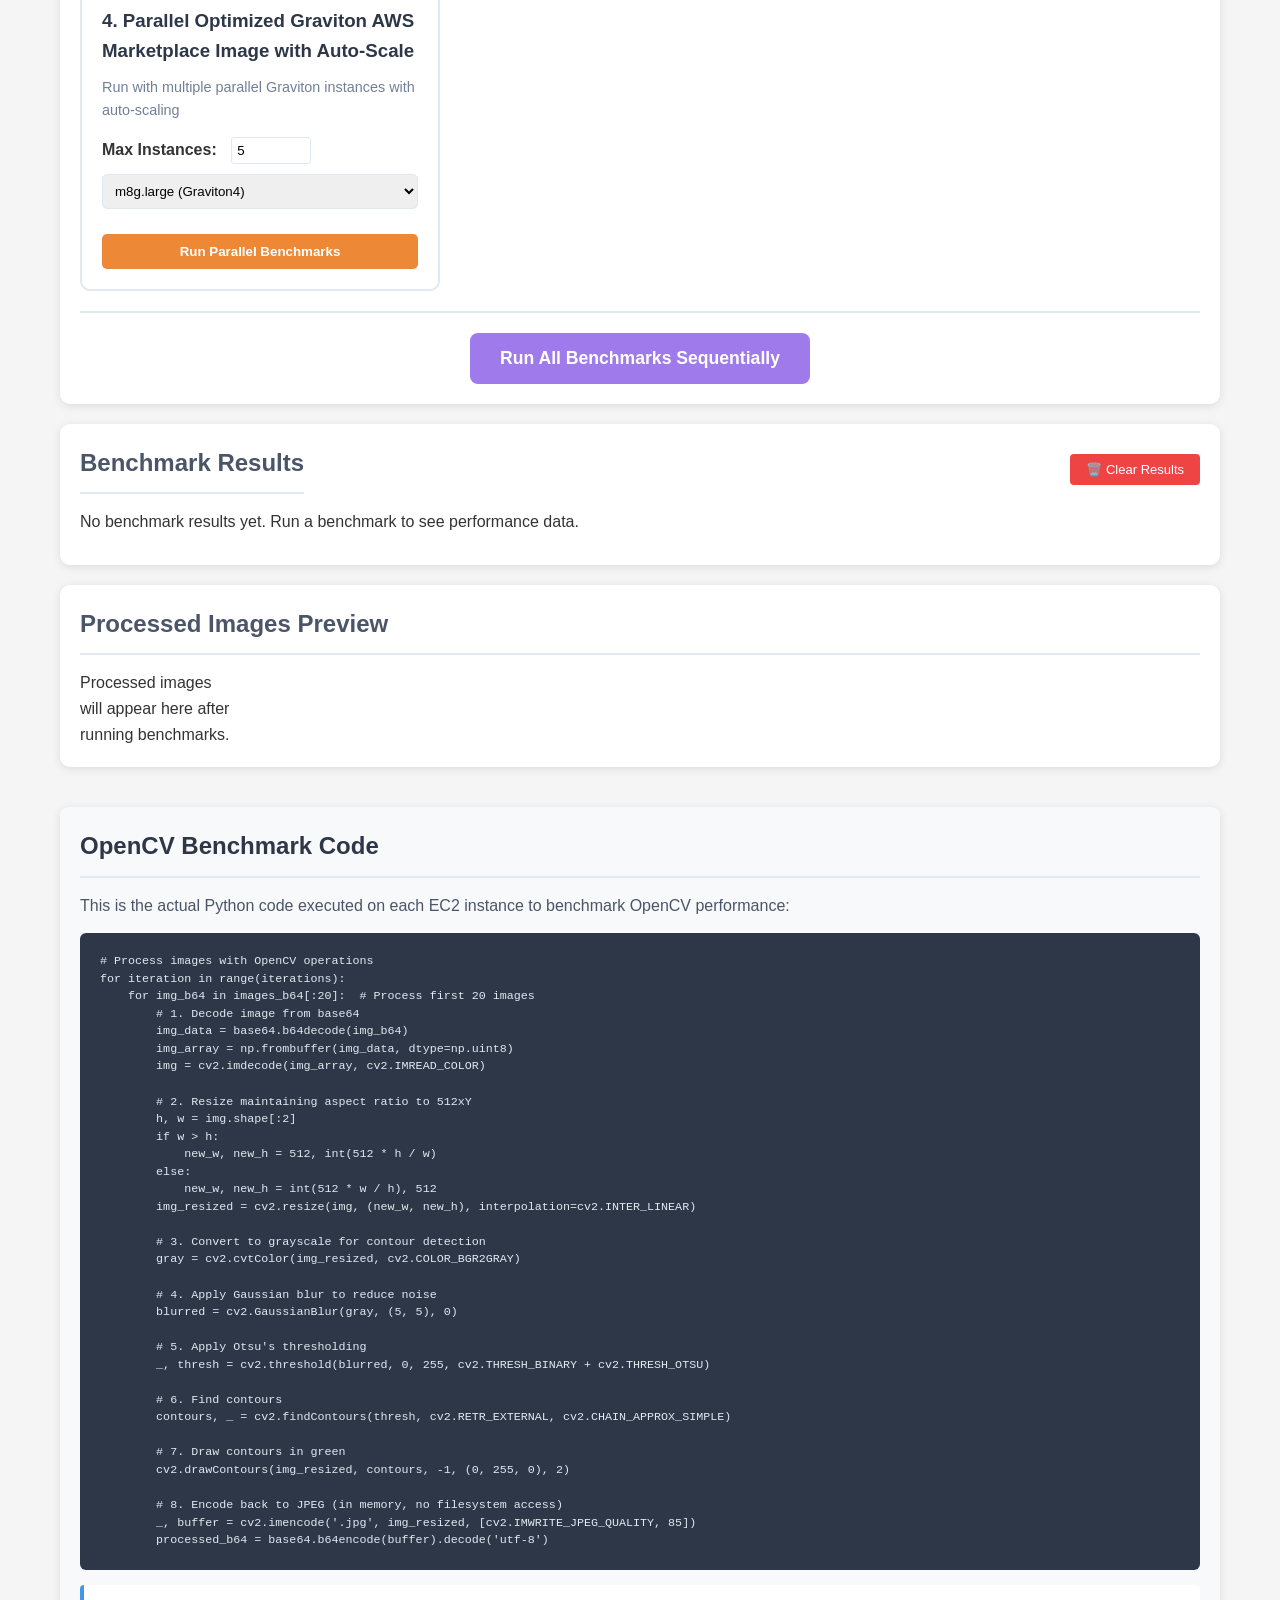
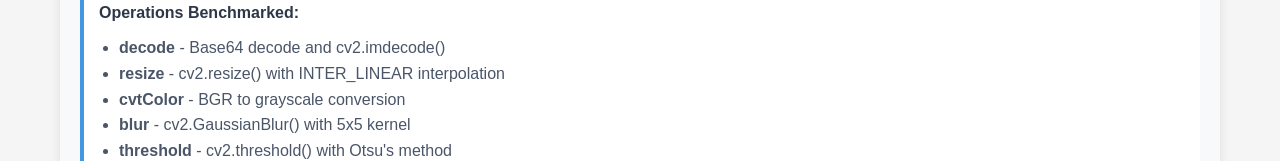
==== commit 2c167888: "Add OpenCV 5 support" ====
--- a/frontend/index.html
+++ b/frontend/index.html
@@ -202,6 +202,17 @@
                 <button id="stop-all-benchmarks" class="stop-button" title="Stop all running benchmarks and terminate EC2 instances">
                     🛑 Stop All Benchmarks
                 </button>
+            </div>
+            <div class="pipeline-selector" style="margin: 20px 0; padding: 15px; background: #e9f0fb; border-radius: 8px; border-left: 4px solid #667eea;">
+                <label style="font-weight: 600; color: #2d3748; display: block; margin-bottom: 8px;">📦 OpenCV Version:</label>
+                <div style="display: flex; gap: 16px; align-items: center;">
+                    <label style="display: flex; align-items: center; gap: 6px; font-size: 0.95em; cursor: pointer;">
+                        <input type="radio" name="opencv-version" value="4" checked> OpenCV 4 &nbsp;<span style="color:#718096; font-size:0.85em;">(4.12.0.88)</span>
+                    </label>
+                    <label style="display: flex; align-items: center; gap: 6px; font-size: 0.95em; cursor: pointer;">
+                        <input type="radio" name="opencv-version" value="5"> OpenCV 5 &nbsp;<span style="color:#718096; font-size:0.85em;">(5.0.0.93)</span>
+                    </label>
+                </div>
             </div>
             <div class="pipeline-selector" style="margin: 20px 0; padding: 15px; background: #edf2f7; border-radius: 8px; border-left: 4px solid #4299e1;">
                 <label for="benchmark-pipeline" style="font-weight: 600; color: #2d3748; display: block; margin-bottom: 8px;">🔬 Benchmark Pipeline:</label>
